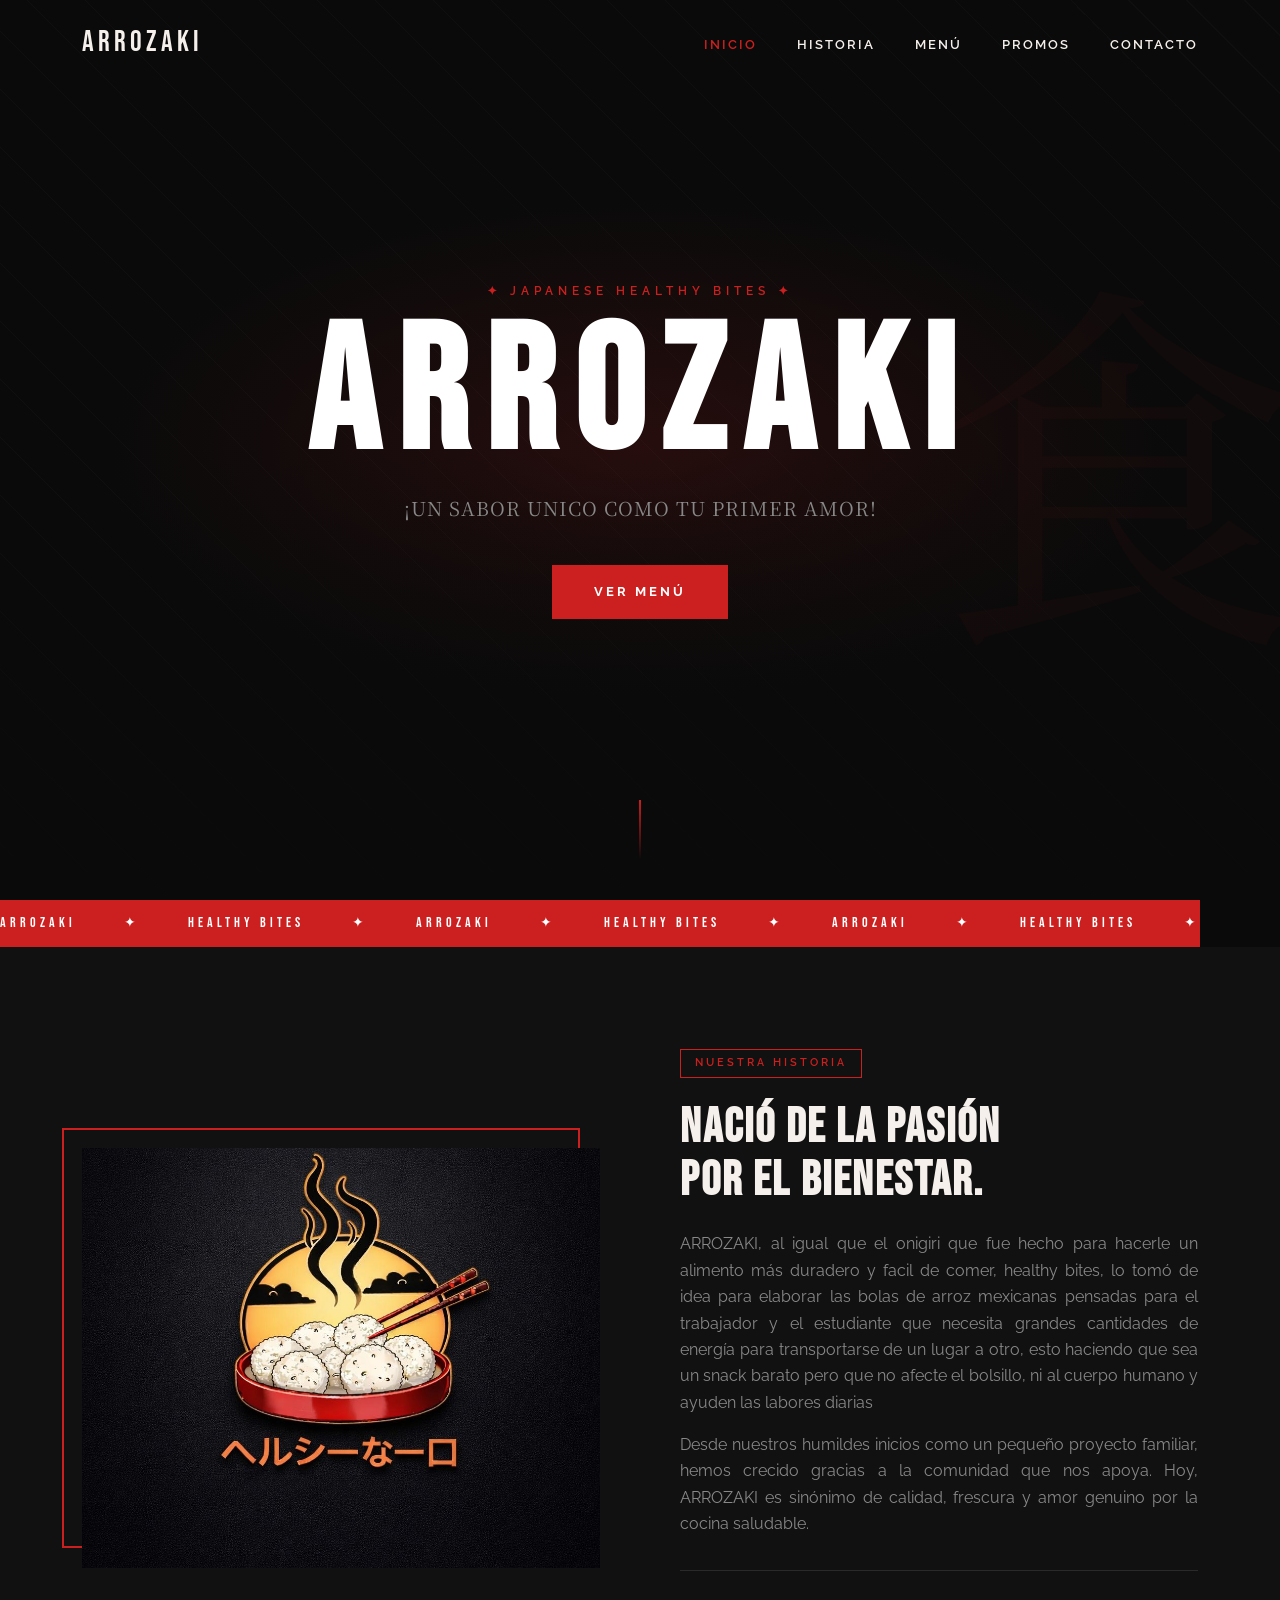
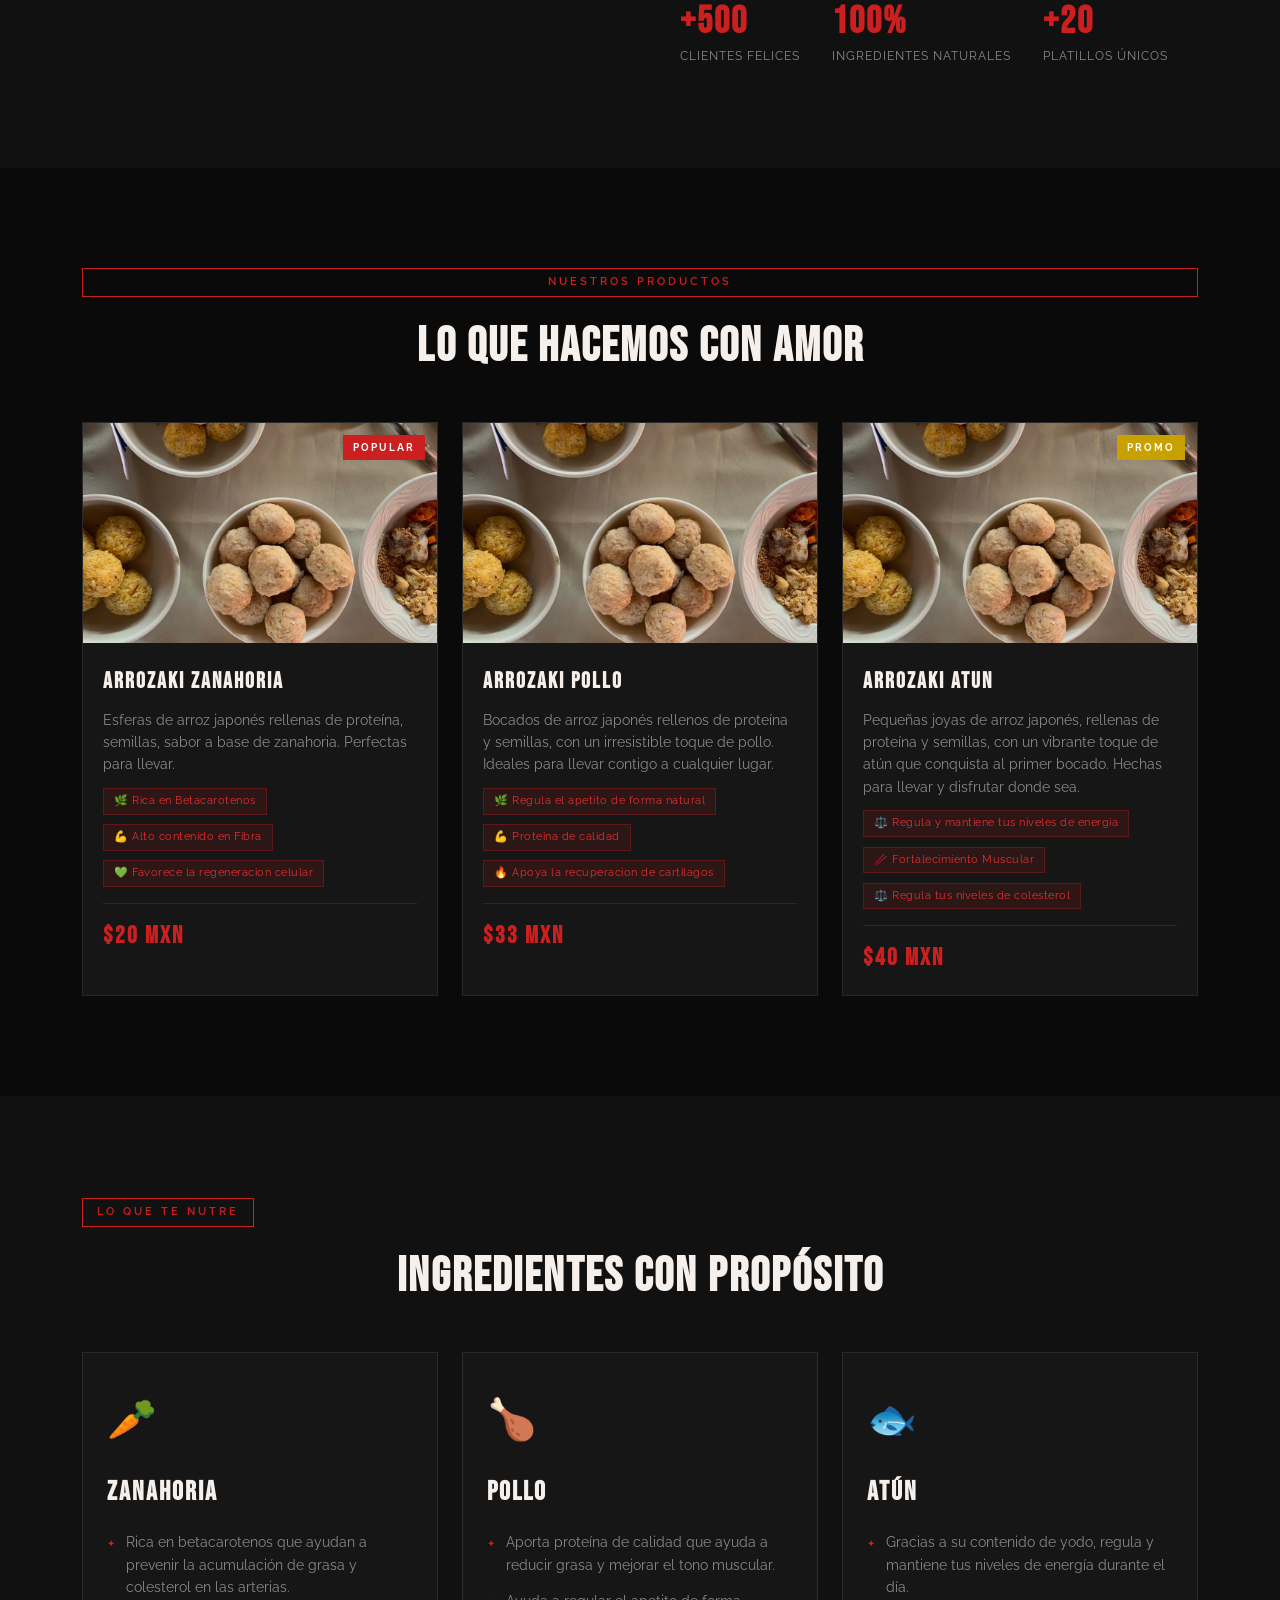
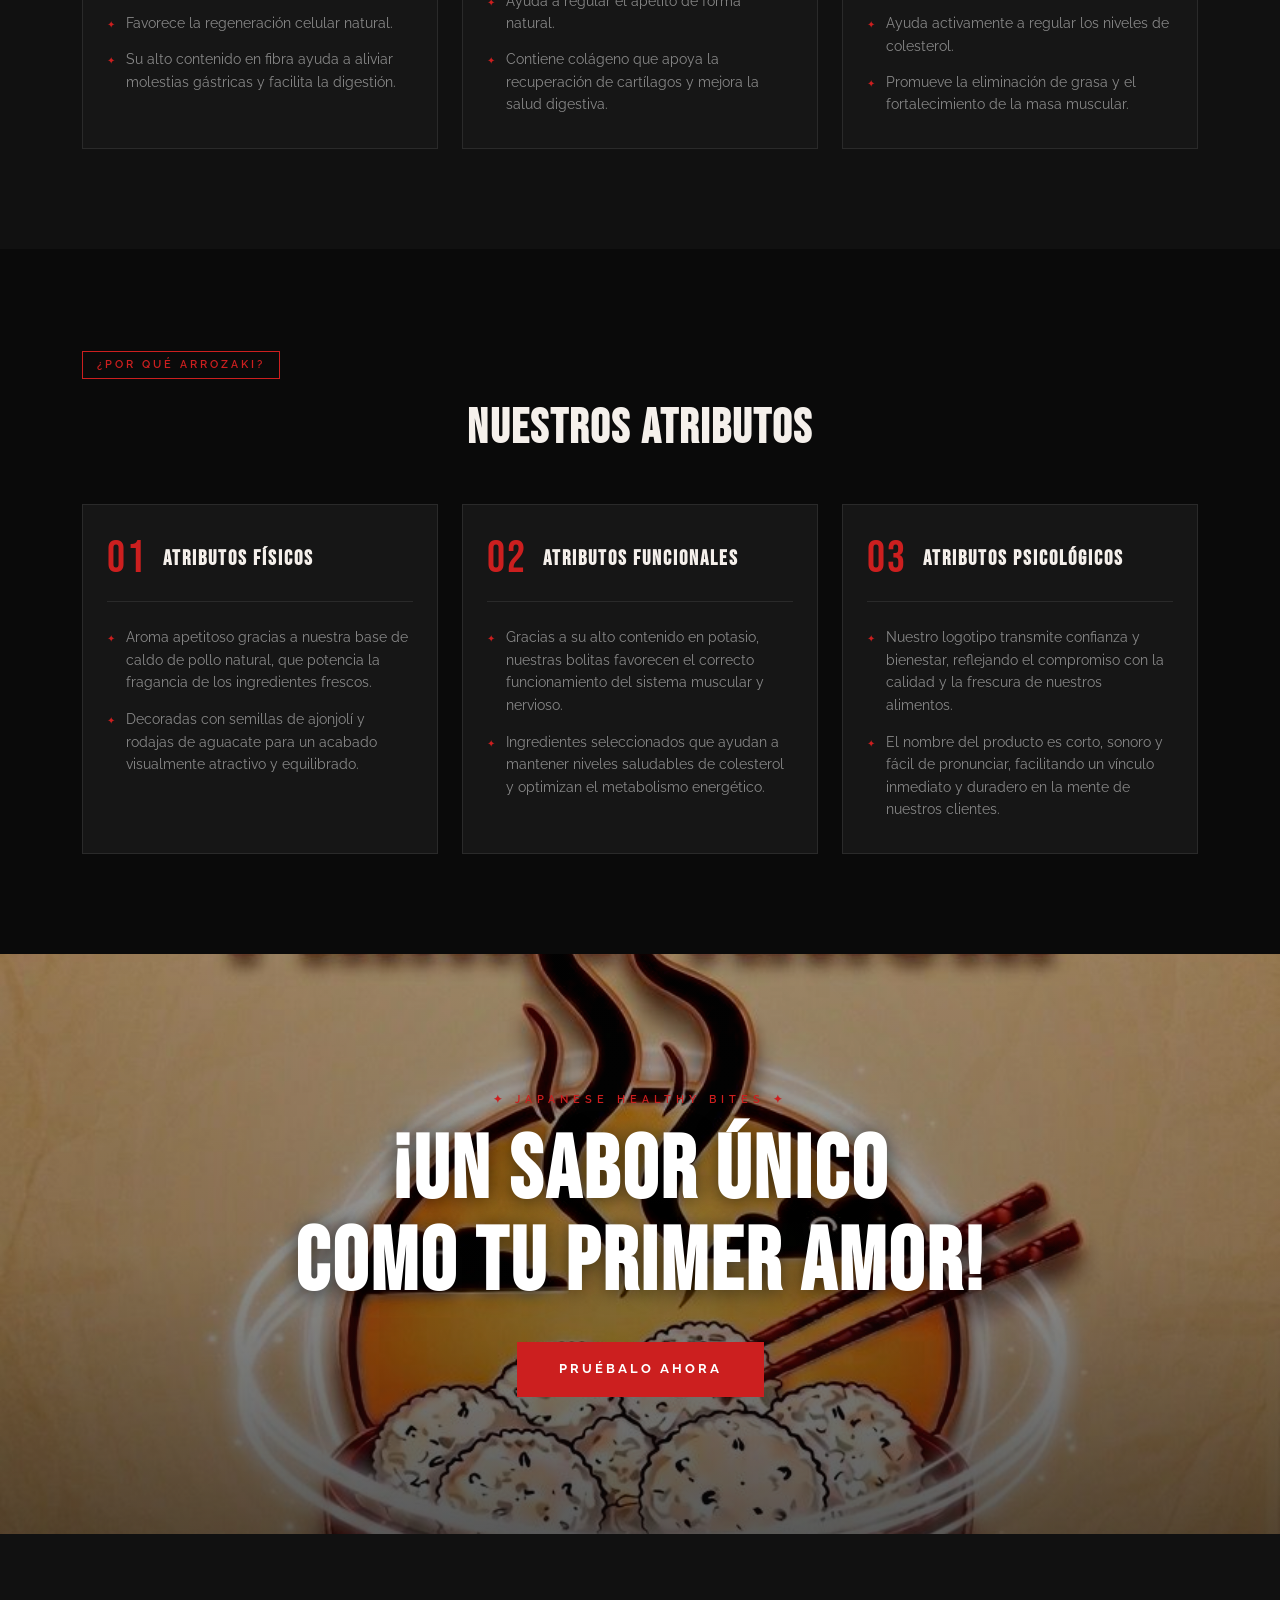
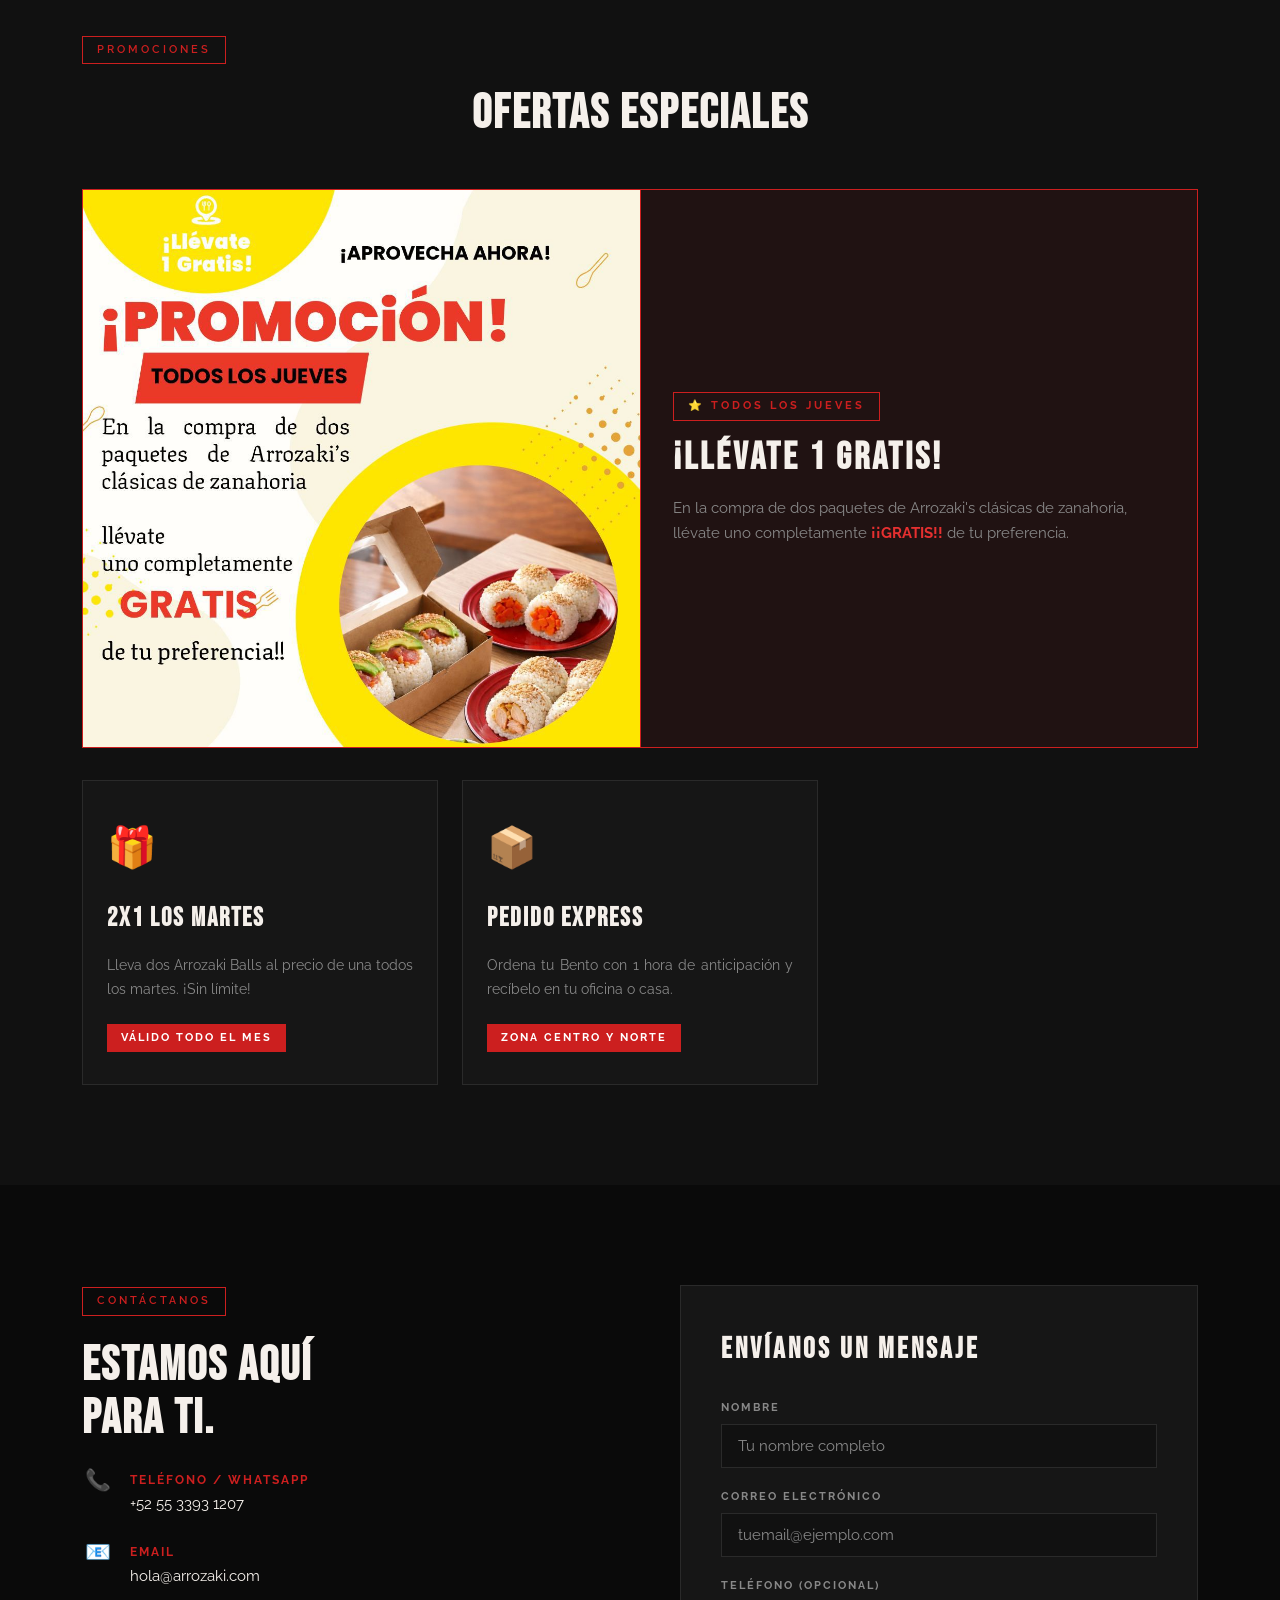
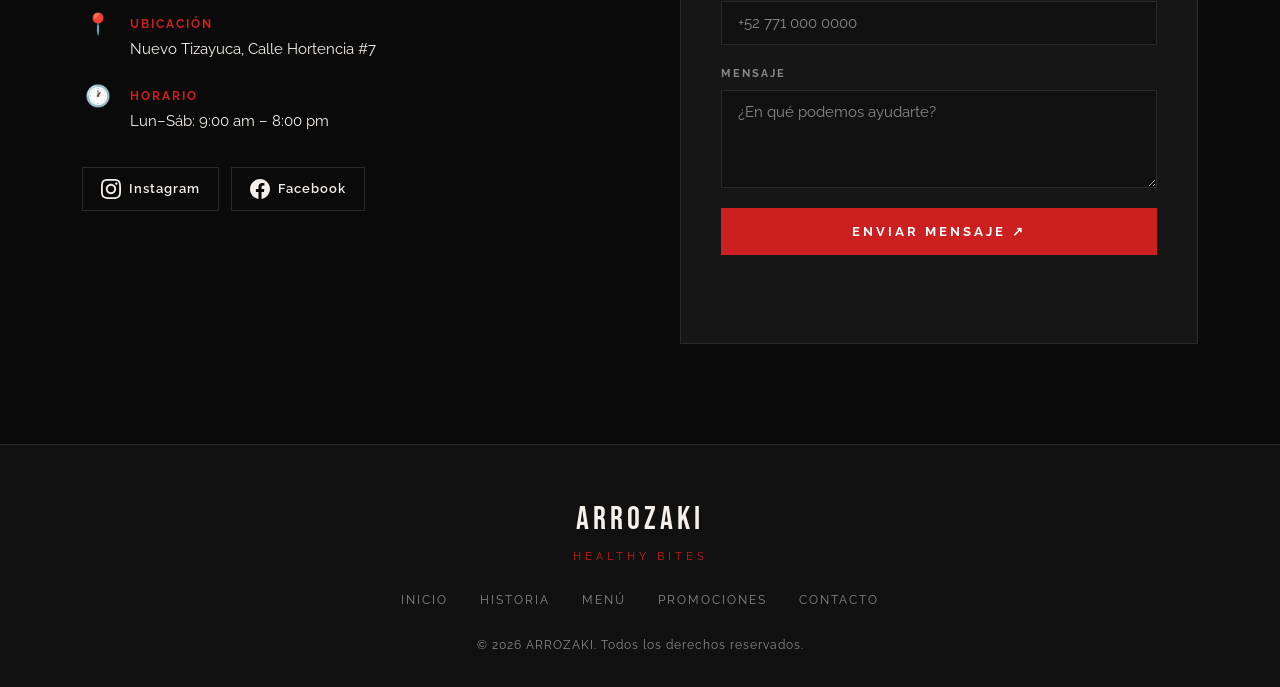
==== index.html @ bf5d33e1 "Add files via upload" ====
<!DOCTYPE html>
<html lang="es">
<head>
  <meta charset="UTF-8" />
  <meta name="viewport" content="width=device-width, initial-scale=1.0"/>
  <title>HEALTHY BITES — Arrozaki</title>
  <link rel="stylesheet" href="styles_1.css" />
  <link href="https://fonts.googleapis.com/css2?family=Noto+Serif+JP:wght@400;700&family=Bebas+Neue&family=Raleway:wght@300;400;600;700&display=swap" rel="stylesheet"/>
</head>
<body>

  <!-- ===== NAVBAR ===== -->
  <nav id="navbar">
    <div class="nav-inner">
      <a href="#inicio" class="logo-text">ARROZAKI</a>
      <ul class="nav-links">
        <li><a href="#inicio">Inicio</a></li>
        <li><a href="#historia">Historia</a></li>
        <li><a href="#menu">Menú</a></li>
        <li><a href="#promociones">Promos</a></li>
        <li><a href="#contacto">Contacto</a></li>
      </ul>
      <button class="burger" id="burger" aria-label="Menú">
        <span></span><span></span><span></span>
      </button>
    </div>
  </nav>

  <!-- ===== HERO ===== -->
  <section id="inicio" class="hero">
    <div class="hero-overlay"></div>
    <div class="hero-content">
      <p class="hero-sub">✦ Japanese Healthy Bites ✦</p>
      <h1 class="hero-title">ARROZAKI</h1>
      <p class="hero-tagline">¡UN SABOR UNICO COMO TU PRIMER AMOR!</p>
      <a href="#menu" class="btn-primary">Ver Menú</a>
    </div>
    <div class="hero-kanji">食</div>
    <div class="scroll-indicator">
      <span></span>
    </div>
  </section>

  <!-- ===== FRANJA DECORATIVA ===== -->
  <div class="band">
    <span>ARROZAKI</span><span>✦</span>
    <span>HEALTHY BITES</span><span>✦</span>
    <span>ARROZAKI</span><span>✦</span>
    <span>HEALTHY BITES</span><span>✦</span>
    <span>ARROZAKI</span><span>✦</span>
    <span>HEALTHY BITES</span><span>✦</span>
  </div>

  <!-- ===== HISTORIA ===== -->
  <section id="historia" class="section historia-section">
    <div class="container two-col">
      <div class="historia-img-wrap">
        <div class="historia-deco-box"></div>
        <!-- Reemplaza la imagen a continuación con tu logo o foto real -->
        <img src="[data-uri]" alt="Logo ARROZAKI" style="width:100%;height:420px;object-fit:cover;position:relative;z-index:1;display:block;" />
      </div>
      <div class="historia-text">
        <span class="section-label">Nuestra Historia</span>
        <h2 class="section-title">
          Nació de la pasión<br/>por el bienestar.
        </h2>
        <p>
          <!-- ✏️ EDITA AQUÍ: Cambia este texto por la historia real de tu empresa -->
          ARROZAKI, al igual que el onigiri que fue hecho para hacerle un alimento más duradero y facil de comer, healthy bites, lo tomó de idea para elaborar las bolas de arroz mexicanas pensadas para el trabajador y el estudiante que necesita grandes cantidades de energía para transportarse de un lugar a otro, esto haciendo que sea un snack barato pero que no afecte el bolsillo, ni al cuerpo humano y ayuden las labores diarias
        </p>
        <p>
          <!-- ✏️ EDITA AQUÍ: Agrega más detalles de tu historia -->
          Desde nuestros humildes inicios como un pequeño proyecto familiar, hemos crecido gracias a la comunidad que nos apoya. Hoy, ARROZAKI es sinónimo de calidad, frescura y amor genuino por la cocina saludable.
        </p>
        <div class="stats-row">
          <div class="stat">
            <!-- ✏️ EDITA AQUÍ: Cambia el número y etiqueta -->
            <strong>+500</strong>
            <span>Clientes felices</span>
          </div>
          <div class="stat">
            <strong>100%</strong>
            <span>Ingredientes naturales</span>
          </div>
          <div class="stat">
            <strong>+20</strong>
            <span>Platillos únicos</span>
          </div>
        </div>
      </div>
    </div>
  </section>

  <!-- ===== MENÚ / PRODUCTOS ===== -->
  <section id="menu" class="section menu-section">
    <div class="container">
      <span class="section-label">Nuestros Productos</span>
      <h2 class="section-title centered">Lo que hacemos con amor</h2>
      <div class="menu-grid">

        <!-- PRODUCTO 1 — EDITA cada tarjeta -->
        <div class="menu-card">
          <div class="card-img-wrap">
            <!-- ✏️ Reemplaza el src con la imagen real del platillo -->
            <img src="[data-uri]" alt="Arrozaki" style="width:100%;height:100%;object-fit:cover;border-radius:inherit;" />
            <div class="card-badge">Popular</div>
          </div>
          <div class="card-body">
            <h3>Arrozaki zanahoria</h3>
            <p>Esferas de arroz japonés rellenas de proteína, semillas, sabor a base de zanahoria. Perfectas para llevar.</p>
            <div class="card-benefits">
              <span>🌿 Rica en Betacarotenos</span>
              <span>💪 Alto contenido en Fibra</span>
              <span>💚  Favorece la regeneracion celular</span>
            </div>
            <div class="card-footer">
              <strong class="price">$20 MXN</strong>
              <!-- ✏️ EDITA precio -->
            </div>
          </div>
        </div>

        <!-- PRODUCTO 2 -->
        <div class="menu-card">
          <div class="card-img-wrap">
            <img src="[data-uri]" alt="Arrozaki" style="width:100%;height:100%;object-fit:cover;border-radius:inherit;" />
          </div>
          <div class="card-body">
            <h3>Arrozaki Pollo</h3>
            <p>Bocados de arroz japonés rellenos de proteína y semillas, con un irresistible toque de pollo. Ideales para llevar contigo a cualquier lugar.</p>
            <div class="card-benefits">
              <span>🌿 Regula el apetito de forma natural</span>
              <span>💪  Proteina de calidad</span>
              <span>🔥 Apoya la recuperacion de cartilagos</span>
            </div>
            <div class="card-footer">
              <strong class="price">$33 MXN</strong>
            </div>
          </div>
        </div>

        <!-- PRODUCTO 3 -->
        <div class="menu-card">
          <div class="card-img-wrap">
            <img src="[data-uri]" alt="Arrozaki" style="width:100%;height:100%;object-fit:cover;border-radius:inherit;" />
            <div class="card-badge promo-badge">Promo</div>
          </div>
          <div class="card-body">
            <h3>Arrozaki Atun</h3>
            <p>Pequeñas joyas de arroz japonés, rellenas de proteína y semillas, con un vibrante toque de atún que conquista al primer bocado. Hechas para llevar y disfrutar donde sea.</p>
            <div class="card-benefits">
              <span>⚖️ Regula y mantiene tus niveles de energia</span>
              <span>🥢 Fortalecimiento Muscular</span>
              <span>⚖️ Regula tus niveles de colesterol</span>
            </div>
            <div class="card-footer">
              <strong class="price">$40 MXN</strong>
            </div>
          </div>
        </div>

      </div>
    </div>
  </section>

  <!-- ===== BENEFICIOS DE INGREDIENTES ===== -->
  <section class="section ingredientes-section">
    <div class="container">
      <span class="section-label">Lo que te nutre</span>
      <h2 class="section-title centered">Ingredientes con propósito</h2>
      <div class="ingredientes-grid">

        <!-- ZANAHORIA -->
        <div class="ingrediente-card">
          <div class="ingrediente-icon">🥕</div>
          <h3>Zanahoria</h3>
          <ul class="ingrediente-lista">
            <li>Rica en betacarotenos que ayudan a prevenir la acumulación de grasa y colesterol en las arterias.</li>
            <li>Favorece la regeneración celular natural.</li>
            <li>Su alto contenido en fibra ayuda a aliviar molestias gástricas y facilita la digestión.</li>
          </ul>
        </div>

        <!-- POLLO -->
        <div class="ingrediente-card">
          <div class="ingrediente-icon">🍗</div>
          <h3>Pollo</h3>
          <ul class="ingrediente-lista">
            <li>Aporta proteína de calidad que ayuda a reducir grasa y mejorar el tono muscular.</li>
            <li>Ayuda a regular el apetito de forma natural.</li>
            <li>Contiene colágeno que apoya la recuperación de cartílagos y mejora la salud digestiva.</li>
          </ul>
        </div>

        <!-- ATÚN -->
        <div class="ingrediente-card">
          <div class="ingrediente-icon">🐟</div>
          <h3>Atún</h3>
          <ul class="ingrediente-lista">
            <li>Gracias a su contenido de yodo, regula y mantiene tus niveles de energía durante el día.</li>
            <li>Ayuda activamente a regular los niveles de colesterol.</li>
            <li>Promueve la eliminación de grasa y el fortalecimiento de la masa muscular.</li>
          </ul>
        </div>

      </div>
    </div>
  </section>

  <!-- ===== ATRIBUTOS ===== -->
  <section class="section atributos-section">
    <div class="container">
      <span class="section-label">¿Por qué Arrozaki?</span>
      <h2 class="section-title centered">Nuestros atributos</h2>
      <div class="atributos-grid">

        <!-- ATRIBUTOS FÍSICOS -->
        <div class="atributo-card">
          <div class="atributo-header">
            <span class="atributo-num">01</span>
            <h3>Atributos Físicos</h3>
          </div>
          <ul class="atributo-lista">
            <li>Aroma apetitoso gracias a nuestra base de caldo de pollo natural, que potencia la fragancia de los ingredientes frescos.</li>
            <li>Decoradas con semillas de ajonjolí y rodajas de aguacate para un acabado visualmente atractivo y equilibrado.</li>
          </ul>
        </div>

        <!-- ATRIBUTOS FUNCIONALES -->
        <div class="atributo-card">
          <div class="atributo-header">
            <span class="atributo-num">02</span>
            <h3>Atributos Funcionales</h3>
          </div>
          <ul class="atributo-lista">
            <li>Gracias a su alto contenido en potasio, nuestras bolitas favorecen el correcto funcionamiento del sistema muscular y nervioso.</li>
            <li>Ingredientes seleccionados que ayudan a mantener niveles saludables de colesterol y optimizan el metabolismo energético.</li>
          </ul>
        </div>

        <!-- ATRIBUTOS PSICOLÓGICOS -->
        <div class="atributo-card">
          <div class="atributo-header">
            <span class="atributo-num">03</span>
            <h3>Atributos Psicológicos</h3>
          </div>
          <ul class="atributo-lista">
            <li>Nuestro logotipo transmite confianza y bienestar, reflejando el compromiso con la calidad y la frescura de nuestros alimentos.</li>
            <li>El nombre del producto es corto, sonoro y fácil de pronunciar, facilitando un vínculo inmediato y duradero en la mente de nuestros clientes.</li>
          </ul>
        </div>

      </div>
    </div>
  </section>

  <!-- ===== ESLOGAN VISUAL ===== -->
  <section class="eslogan-section">
    <div class="eslogan-inner">
      <img src="[data-uri]" alt="Un sabor único como tu primer amor" class="eslogan-img" />
      <div class="eslogan-overlay">
        <p class="eslogan-sub">✦ Japanese Healthy Bites ✦</p>
        <h2 class="eslogan-title">¡UN SABOR ÚNICO<br/>COMO TU PRIMER AMOR!</h2>
        <a href="#menu" class="btn-primary">Pruébalo ahora</a>
      </div>
    </div>
  </section>

  <!-- ===== PROMOCIONES ===== -->
  <section id="promociones" class="section promo-section">
    <div class="container">
      <span class="section-label">Promociones</span>
      <h2 class="section-title centered">Ofertas especiales</h2>

      <!-- IMAGEN PROMO JUEVES -->
      <div class="promo-jueves-wrap">
        <img src="[data-uri]" alt="Promoción Todos los Jueves" class="promo-jueves-img" />
        <div class="promo-jueves-info">
          <span class="promo-jueves-badge">⭐ Todos los Jueves</span>
          <h3>¡Llévate 1 GRATIS!</h3>
          <p>En la compra de dos paquetes de Arrozaki's clásicas de zanahoria, llévate uno completamente <strong>¡¡GRATIS!!</strong> de tu preferencia.</p>
        </div>
      </div>

      <div class="promo-grid">

        <!-- PROMO 1 -->
        <div class="promo-card">
          <div class="promo-icon">🎁</div>
          <h3>2x1 los Martes</h3>
          <p>Lleva dos Arrozaki Balls al precio de una todos los martes. ¡Sin límite!</p>
          <span class="promo-tag">Válido todo el mes</span>
        </div>

        <!-- PROMO 3 -->
        <div class="promo-card">
          <div class="promo-icon">📦</div>
          <h3>Pedido Express</h3>
          <p>Ordena tu Bento con 1 hora de anticipación y recíbelo en tu oficina o casa.</p>
          <span class="promo-tag">Zona centro y norte</span>
        </div>

      </div>
    </div>
  </section>

  <!-- ===== CONTACTO + REDES ===== -->
  <section id="contacto" class="section contacto-section">
    <div class="container two-col-contact">

      <div class="contacto-info">
        <span class="section-label">Contáctanos</span>
        <h2 class="section-title">Estamos aquí<br/>para ti.</h2>

        <div class="contact-item">
          <!-- ✏️ EDITA: número, correo, dirección -->
          <span class="contact-icon">📞</span>
          <div>
            <strong>Teléfono / WhatsApp</strong>
            <p>+52 55 3393 1207</p>
          </div>
        </div>
        <div class="contact-item">
          <span class="contact-icon">📧</span>
          <div>
            <strong>Email</strong>
            <p>hola@arrozaki.com</p>
          </div>
        </div>
        <div class="contact-item">
          <span class="contact-icon">📍</span>
          <div>
            <strong>Ubicación</strong>
            <p>Nuevo Tizayuca, Calle Hortencia #7</p>
          </div>
        </div>
        <div class="contact-item">
          <span class="contact-icon">🕐</span>
          <div>
            <strong>Horario</strong>
            <p>Lun–Sáb: 9:00 am – 8:00 pm</p>
          </div>
        </div>

        <!-- REDES SOCIALES — ✏️ EDITA los href con tus links reales -->
        <div class="social-row">
          <a href="https://www.instagram.com/_arrozaki?igsh=MXIzYWowcnlraDlkZw%3D%3D&utm_source=qr" class="social-btn" target="_blank" rel="noopener">
            <svg viewBox="0 0 24 24" width="20" height="20" fill="currentColor"><path d="M12 2.163c3.204 0 3.584.012 4.85.07 3.252.148 4.771 1.691 4.919 4.919.058 1.265.069 1.645.069 4.849 0 3.205-.012 3.584-.069 4.849-.149 3.225-1.664 4.771-4.919 4.919-1.266.058-1.644.07-4.85.07-3.204 0-3.584-.012-4.849-.07-3.26-.149-4.771-1.699-4.919-4.92-.058-1.265-.07-1.644-.07-4.849 0-3.204.013-3.583.07-4.849.149-3.227 1.664-4.771 4.919-4.919 1.266-.057 1.645-.069 4.849-.069zm0-2.163c-3.259 0-3.667.014-4.947.072-4.358.2-6.78 2.618-6.98 6.98-.059 1.281-.073 1.689-.073 4.948 0 3.259.014 3.668.072 4.948.2 4.358 2.618 6.78 6.98 6.98 1.281.058 1.689.072 4.948.072 3.259 0 3.668-.014 4.948-.072 4.354-.2 6.782-2.618 6.979-6.98.059-1.28.073-1.689.073-4.948 0-3.259-.014-3.667-.072-4.947-.196-4.354-2.617-6.78-6.979-6.98-1.281-.059-1.69-.073-4.949-.073zm0 5.838c-3.403 0-6.162 2.759-6.162 6.162s2.759 6.163 6.162 6.163 6.162-2.759 6.162-6.163c0-3.403-2.759-6.162-6.162-6.162zm0 10.162c-2.209 0-4-1.79-4-4 0-2.209 1.791-4 4-4s4 1.791 4 4c0 2.21-1.791 4-4 4zm6.406-11.845c-.796 0-1.441.645-1.441 1.44s.645 1.44 1.441 1.44c.795 0 1.439-.645 1.439-1.44s-.644-1.44-1.439-1.44z"/></svg>
            Instagram
          </a>
          <a href="https://www.facebook.com/share/1CRMq16DFb/" class="social-btn" target="_blank" rel="noopener">
            <svg viewBox="0 0 24 24" width="20" height="20" fill="currentColor"><path d="M24 12.073c0-6.627-5.373-12-12-12s-12 5.373-12 12c0 5.99 4.388 10.954 10.125 11.854v-8.385H7.078v-3.47h3.047V9.43c0-3.007 1.792-4.669 4.533-4.669 1.312 0 2.686.235 2.686.235v2.953H15.83c-1.491 0-1.956.925-1.956 1.874v2.25h3.328l-.532 3.47h-2.796v8.385C19.612 23.027 24 18.062 24 12.073z"/></svg>
            Facebook
          </a>
        </div>
      </div>

      <!-- FORMULARIO DE CONTACTO -->
      <div class="contacto-form-wrap">
        <h3>Envíanos un mensaje</h3>
        <form class="contact-form" id="contactForm">
          <!-- ✏️ EDITA: El formulario puedes conectarlo a tu servicio preferido -->
          <div class="form-group">
            <label for="nombre">Nombre</label>
            <input type="text" id="nombre" placeholder="Tu nombre completo" required />
          </div>
          <div class="form-group">
            <label for="email">Correo electrónico</label>
            <input type="email" id="email" placeholder="tuemail@ejemplo.com" required />
          </div>
          <div class="form-group">
            <label for="tel">Teléfono (opcional)</label>
            <input type="tel" id="tel" placeholder="+52 771 000 0000" />
          </div>
          <div class="form-group">
            <label for="mensaje">Mensaje</label>
            <textarea id="mensaje" rows="4" placeholder="¿En qué podemos ayudarte?" required></textarea>
          </div>
          <button type="submit" class="btn-primary full-width">Enviar mensaje ↗</button>
          <p class="form-status" id="formStatus"></p>
        </form>
      </div>

    </div>
  </section>

  <!-- ===== FOOTER ===== -->
  <footer class="footer">
    <div class="footer-inner">
      <div class="footer-brand">
        <span class="logo-text">ARROZAKI</span>
        <p>Healthy Bites</p>
      </div>
      <div class="footer-links">
        <a href="#inicio">Inicio</a>
        <a href="#historia">Historia</a>
        <a href="#menu">Menú</a>
        <a href="#promociones">Promociones</a>
        <a href="#contacto">Contacto</a>
      </div>
      <p class="footer-copy">© 2025 ARROZAKI. Todos los derechos reservados.</p>
    </div>
  </footer>

  <script src="main.js"></script>
</body>
</html>
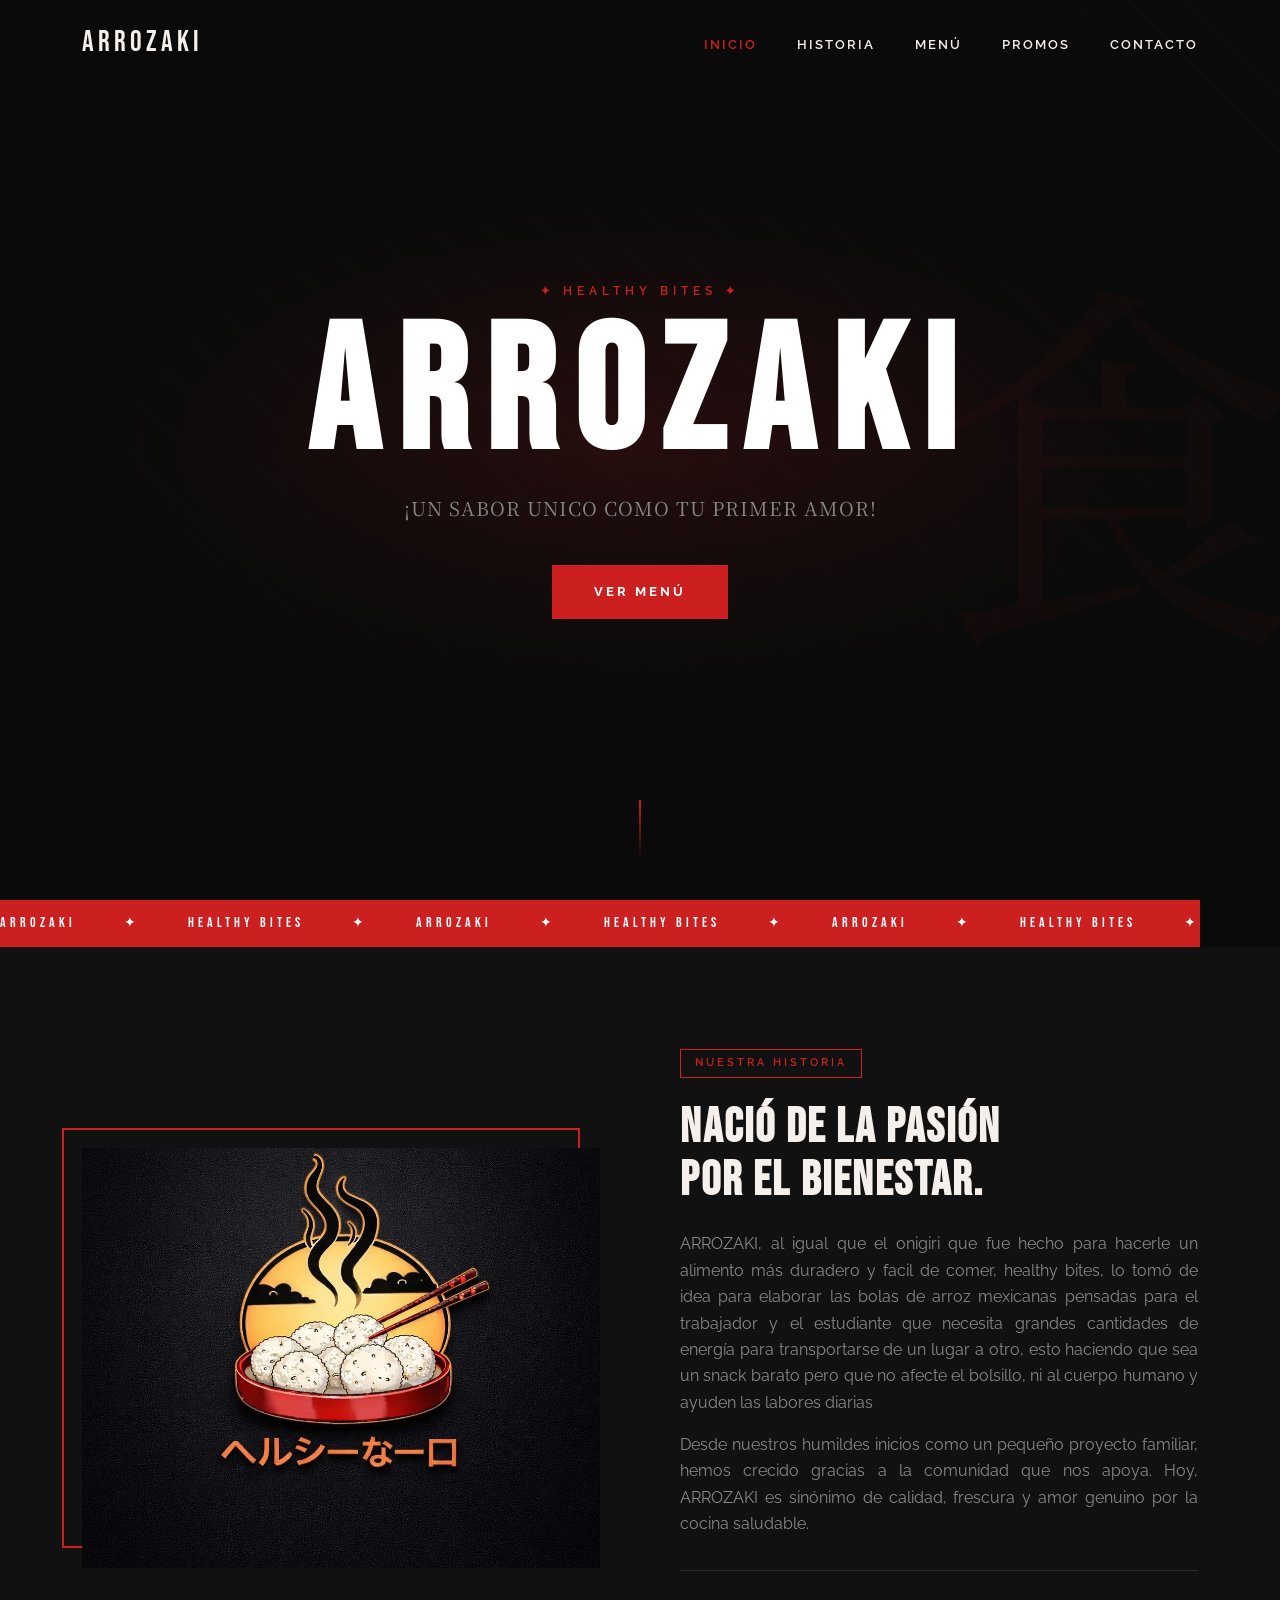
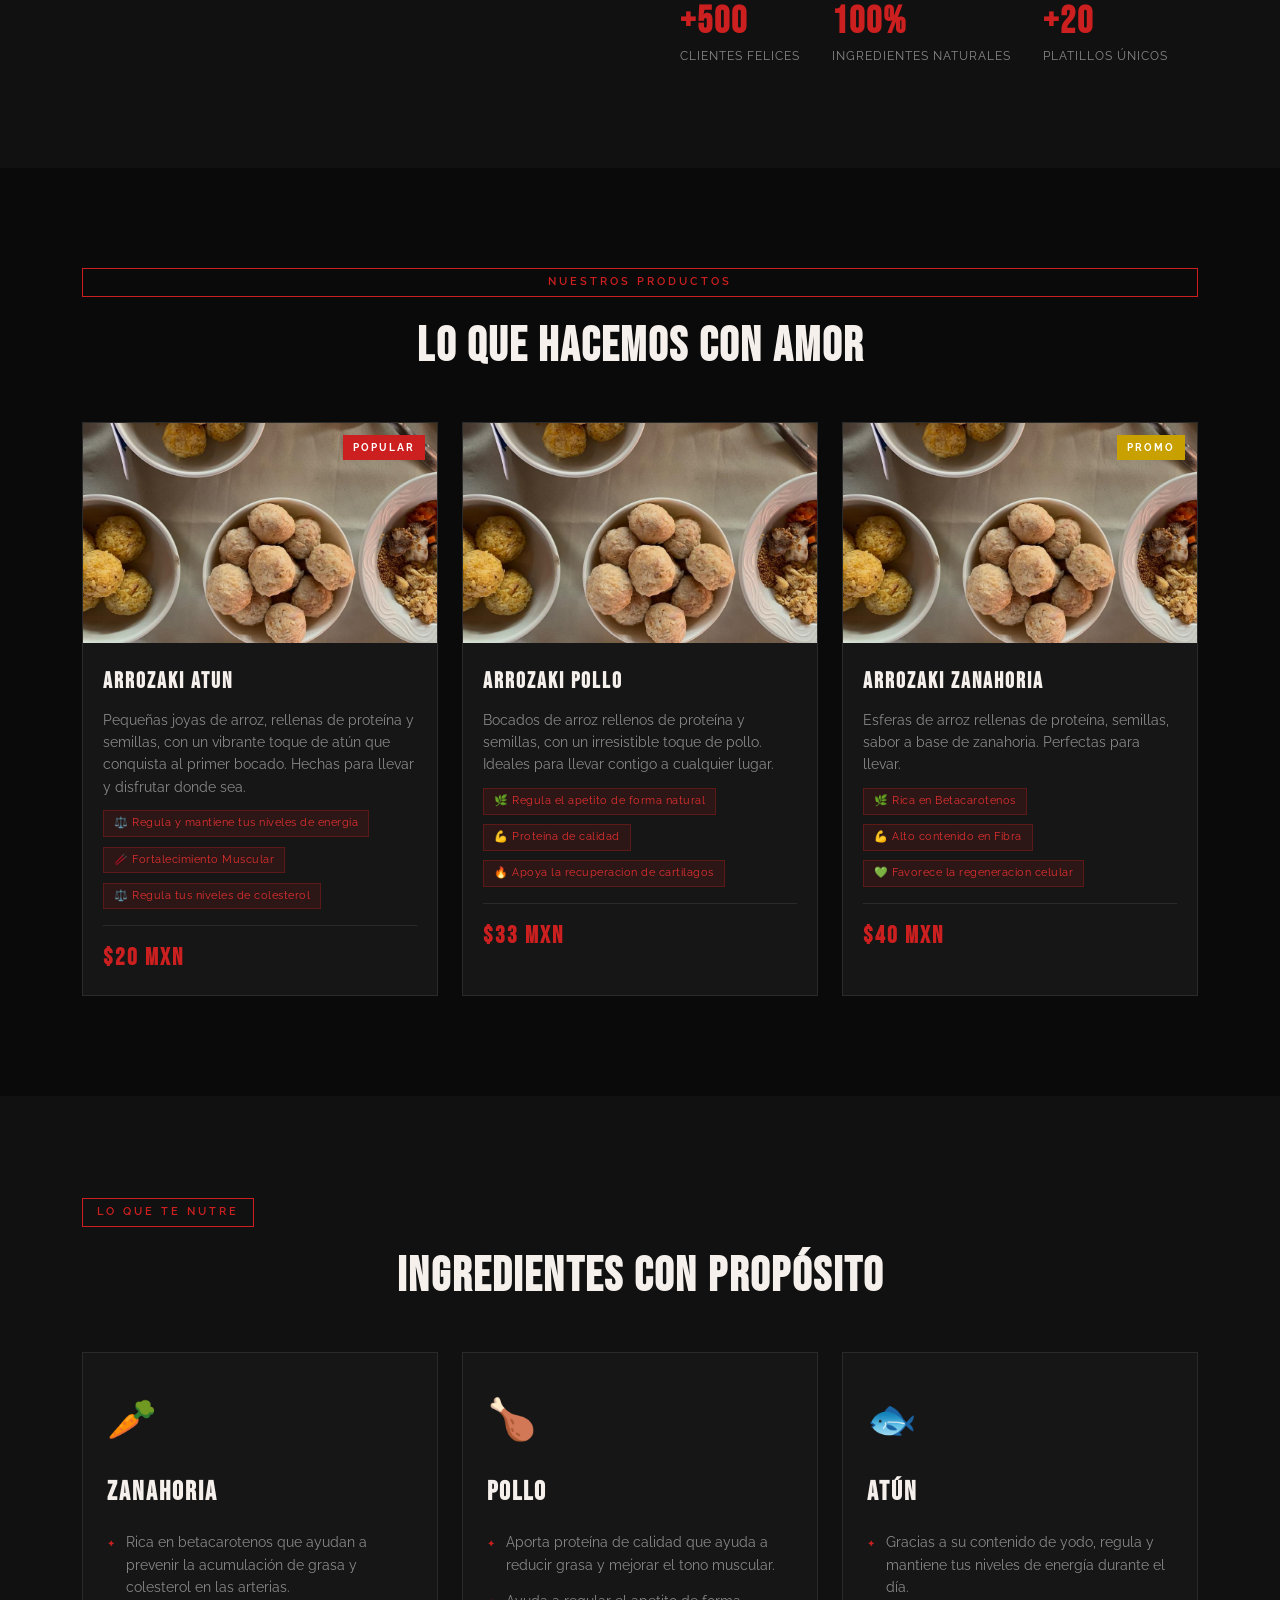
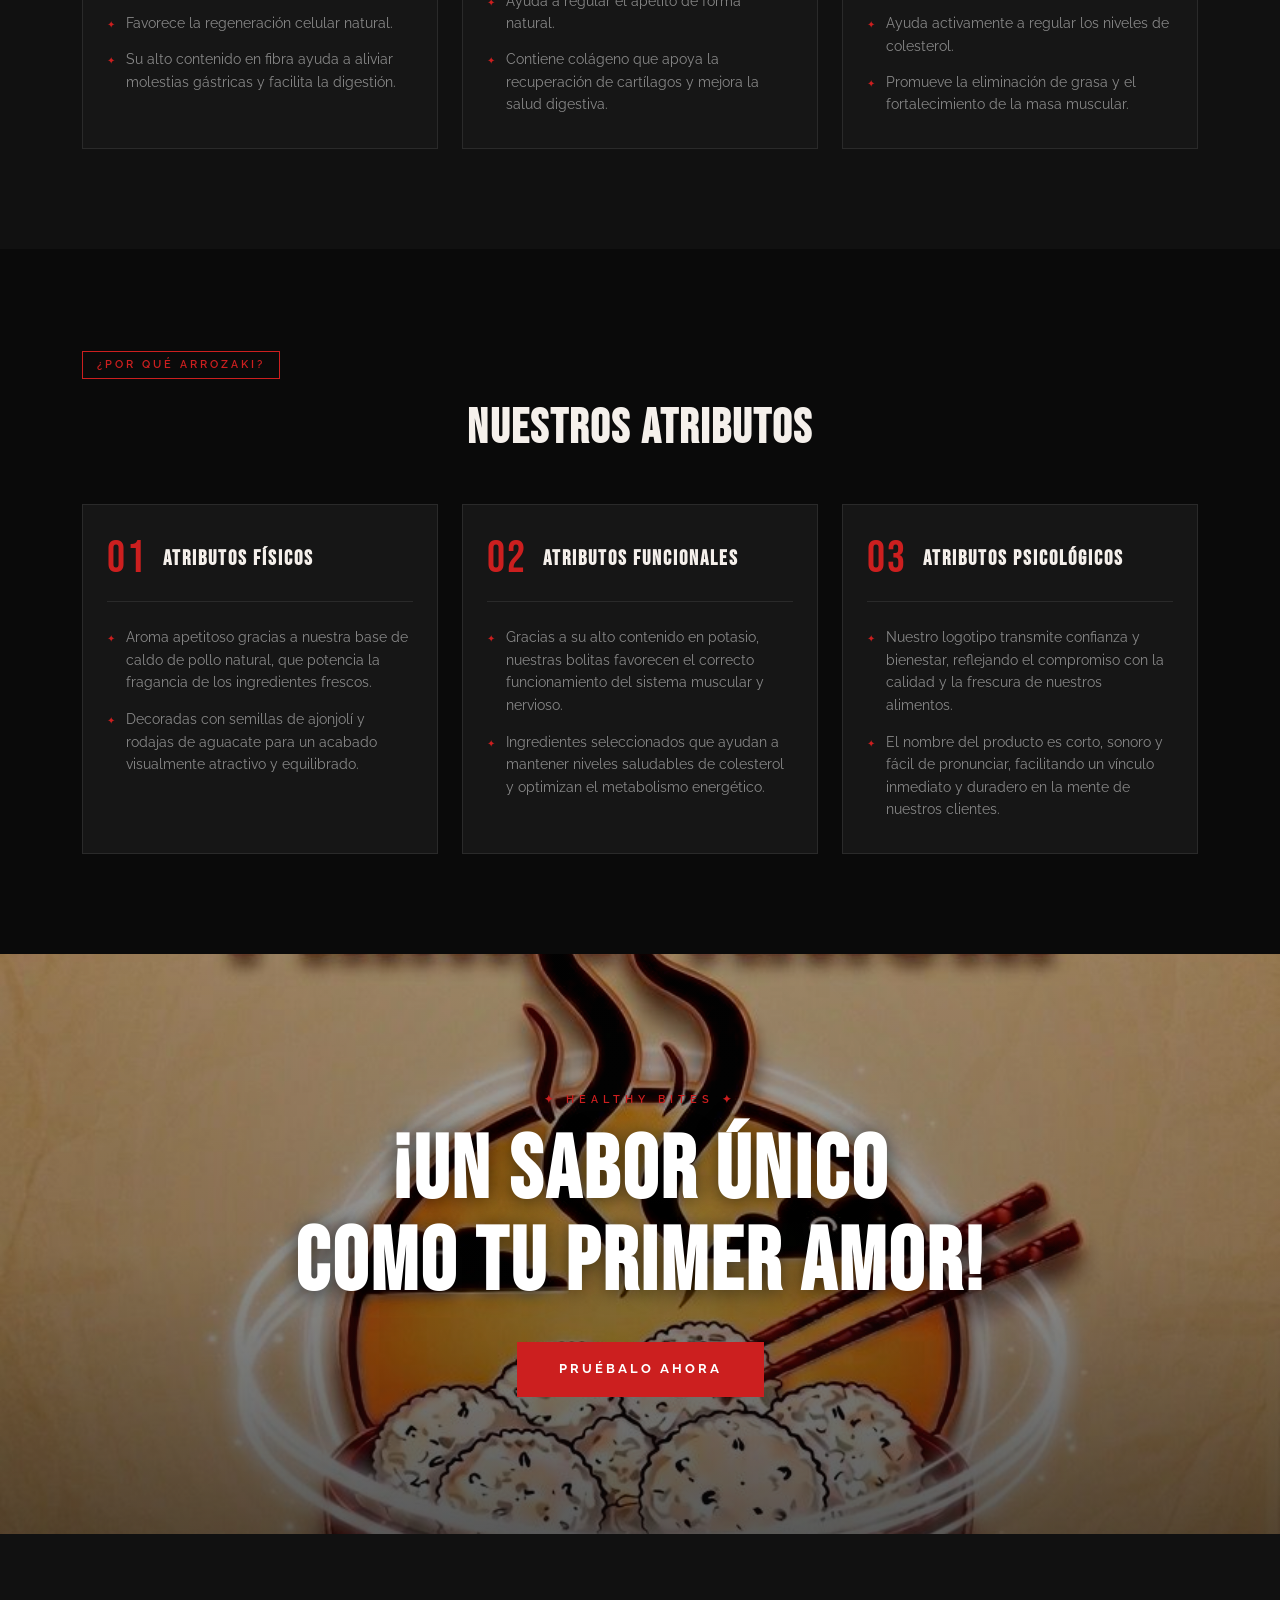
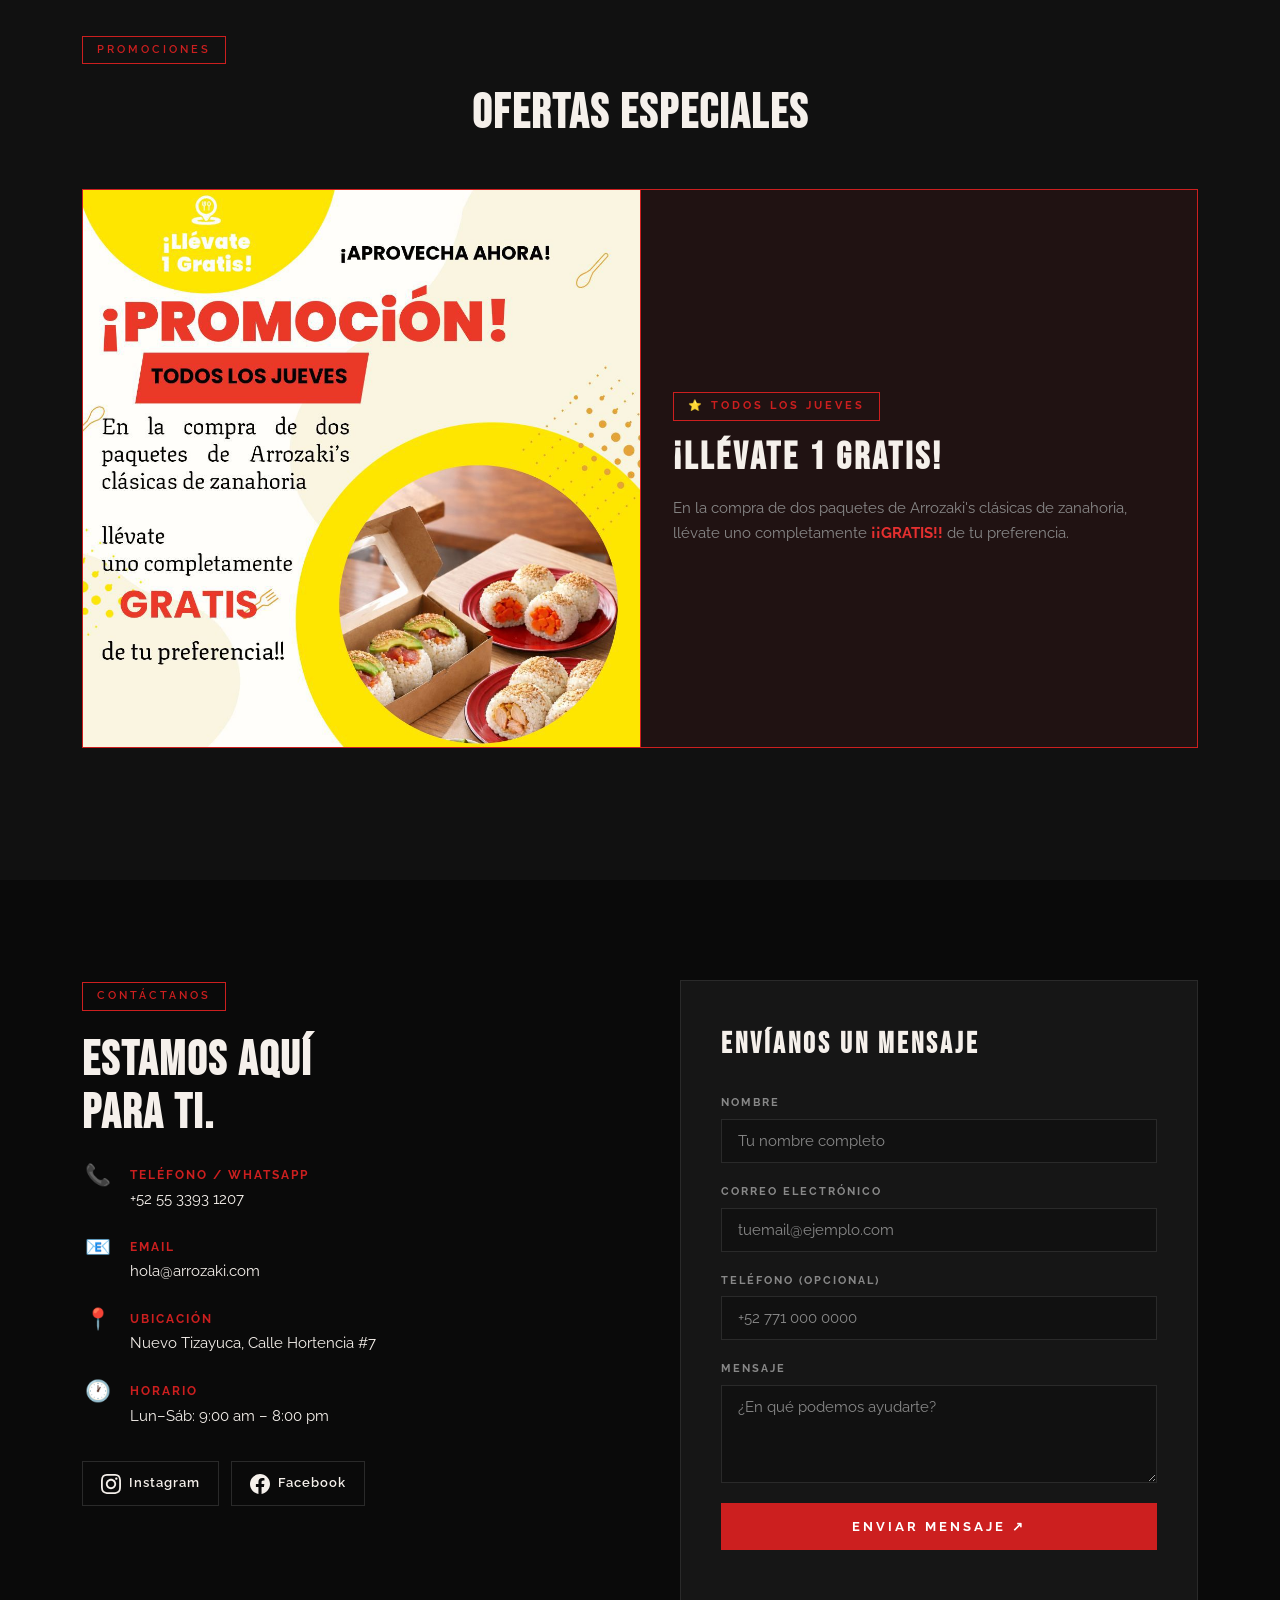
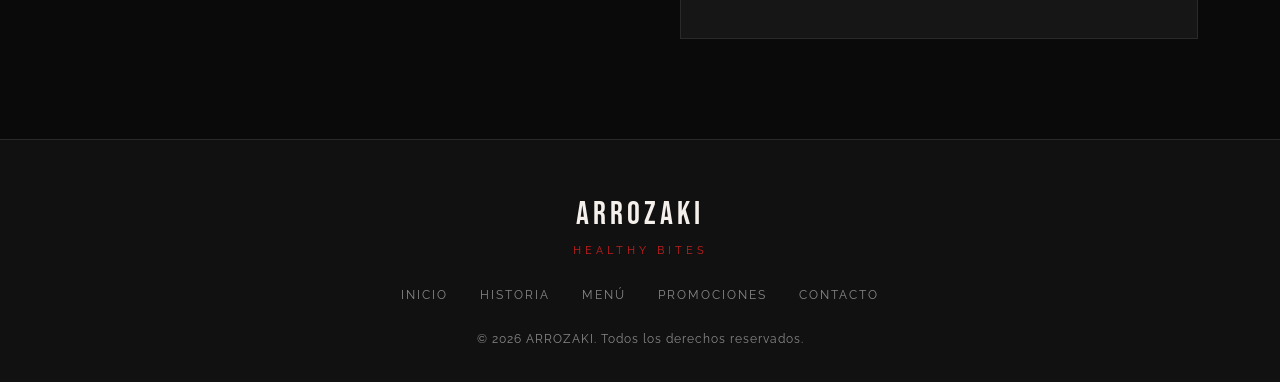
==== commit 445d2b05: "Add files via upload" ====
--- a/index.html
+++ b/index.html
@@ -4,7 +4,7 @@
   <meta charset="UTF-8" />
   <meta name="viewport" content="width=device-width, initial-scale=1.0"/>
   <title>HEALTHY BITES — Arrozaki</title>
-  <link rel="stylesheet" href="styles_1.css" />
+  <link rel="stylesheet" href="styles.css" />
   <link href="https://fonts.googleapis.com/css2?family=Noto+Serif+JP:wght@400;700&family=Bebas+Neue&family=Raleway:wght@300;400;600;700&display=swap" rel="stylesheet"/>
 </head>
 <body>
@@ -30,7 +30,7 @@
   <section id="inicio" class="hero">
     <div class="hero-overlay"></div>
     <div class="hero-content">
-      <p class="hero-sub">✦ Japanese Healthy Bites ✦</p>
+      <p class="hero-sub">✦ Healthy Bites ✦</p>
       <h1 class="hero-title">ARROZAKI</h1>
       <p class="hero-tagline">¡UN SABOR UNICO COMO TU PRIMER AMOR!</p>
       <a href="#menu" class="btn-primary">Ver Menú</a>
@@ -106,12 +106,12 @@
             <div class="card-badge">Popular</div>
           </div>
           <div class="card-body">
-            <h3>Arrozaki zanahoria</h3>
-            <p>Esferas de arroz japonés rellenas de proteína, semillas, sabor a base de zanahoria. Perfectas para llevar.</p>
+            <h3>Arrozaki Atun</h3>
+            <p>Pequeñas joyas de arroz, rellenas de proteína y semillas, con un vibrante toque de atún que conquista al primer bocado. Hechas para llevar y disfrutar donde sea.</p>
             <div class="card-benefits">
-              <span>🌿 Rica en Betacarotenos</span>
-              <span>💪 Alto contenido en Fibra</span>
-              <span>💚  Favorece la regeneracion celular</span>
+              <span>⚖️ Regula y mantiene tus niveles de energia</span>
+              <span>🥢 Fortalecimiento Muscular</span>
+              <span>⚖️ Regula tus niveles de colesterol</span>
             </div>
             <div class="card-footer">
               <strong class="price">$20 MXN</strong>
@@ -127,7 +127,7 @@
           </div>
           <div class="card-body">
             <h3>Arrozaki Pollo</h3>
-            <p>Bocados de arroz japonés rellenos de proteína y semillas, con un irresistible toque de pollo. Ideales para llevar contigo a cualquier lugar.</p>
+            <p>Bocados de arroz rellenos de proteína y semillas, con un irresistible toque de pollo. Ideales para llevar contigo a cualquier lugar.</p>
             <div class="card-benefits">
               <span>🌿 Regula el apetito de forma natural</span>
               <span>💪  Proteina de calidad</span>
@@ -146,12 +146,12 @@
             <div class="card-badge promo-badge">Promo</div>
           </div>
           <div class="card-body">
-            <h3>Arrozaki Atun</h3>
-            <p>Pequeñas joyas de arroz japonés, rellenas de proteína y semillas, con un vibrante toque de atún que conquista al primer bocado. Hechas para llevar y disfrutar donde sea.</p>
+            <h3>Arrozaki Zanahoria</h3>
+            <p>Esferas de arroz rellenas de proteína, semillas, sabor a base de zanahoria. Perfectas para llevar.</p>
             <div class="card-benefits">
-              <span>⚖️ Regula y mantiene tus niveles de energia</span>
-              <span>🥢 Fortalecimiento Muscular</span>
-              <span>⚖️ Regula tus niveles de colesterol</span>
+              <span>🌿 Rica en Betacarotenos</span>
+              <span>💪 Alto contenido en Fibra </span>
+              <span>💚  Favorece la regeneracion celular </span>
             </div>
             <div class="card-footer">
               <strong class="price">$40 MXN</strong>
@@ -259,7 +259,7 @@
     <div class="eslogan-inner">
       <img src="[data-uri]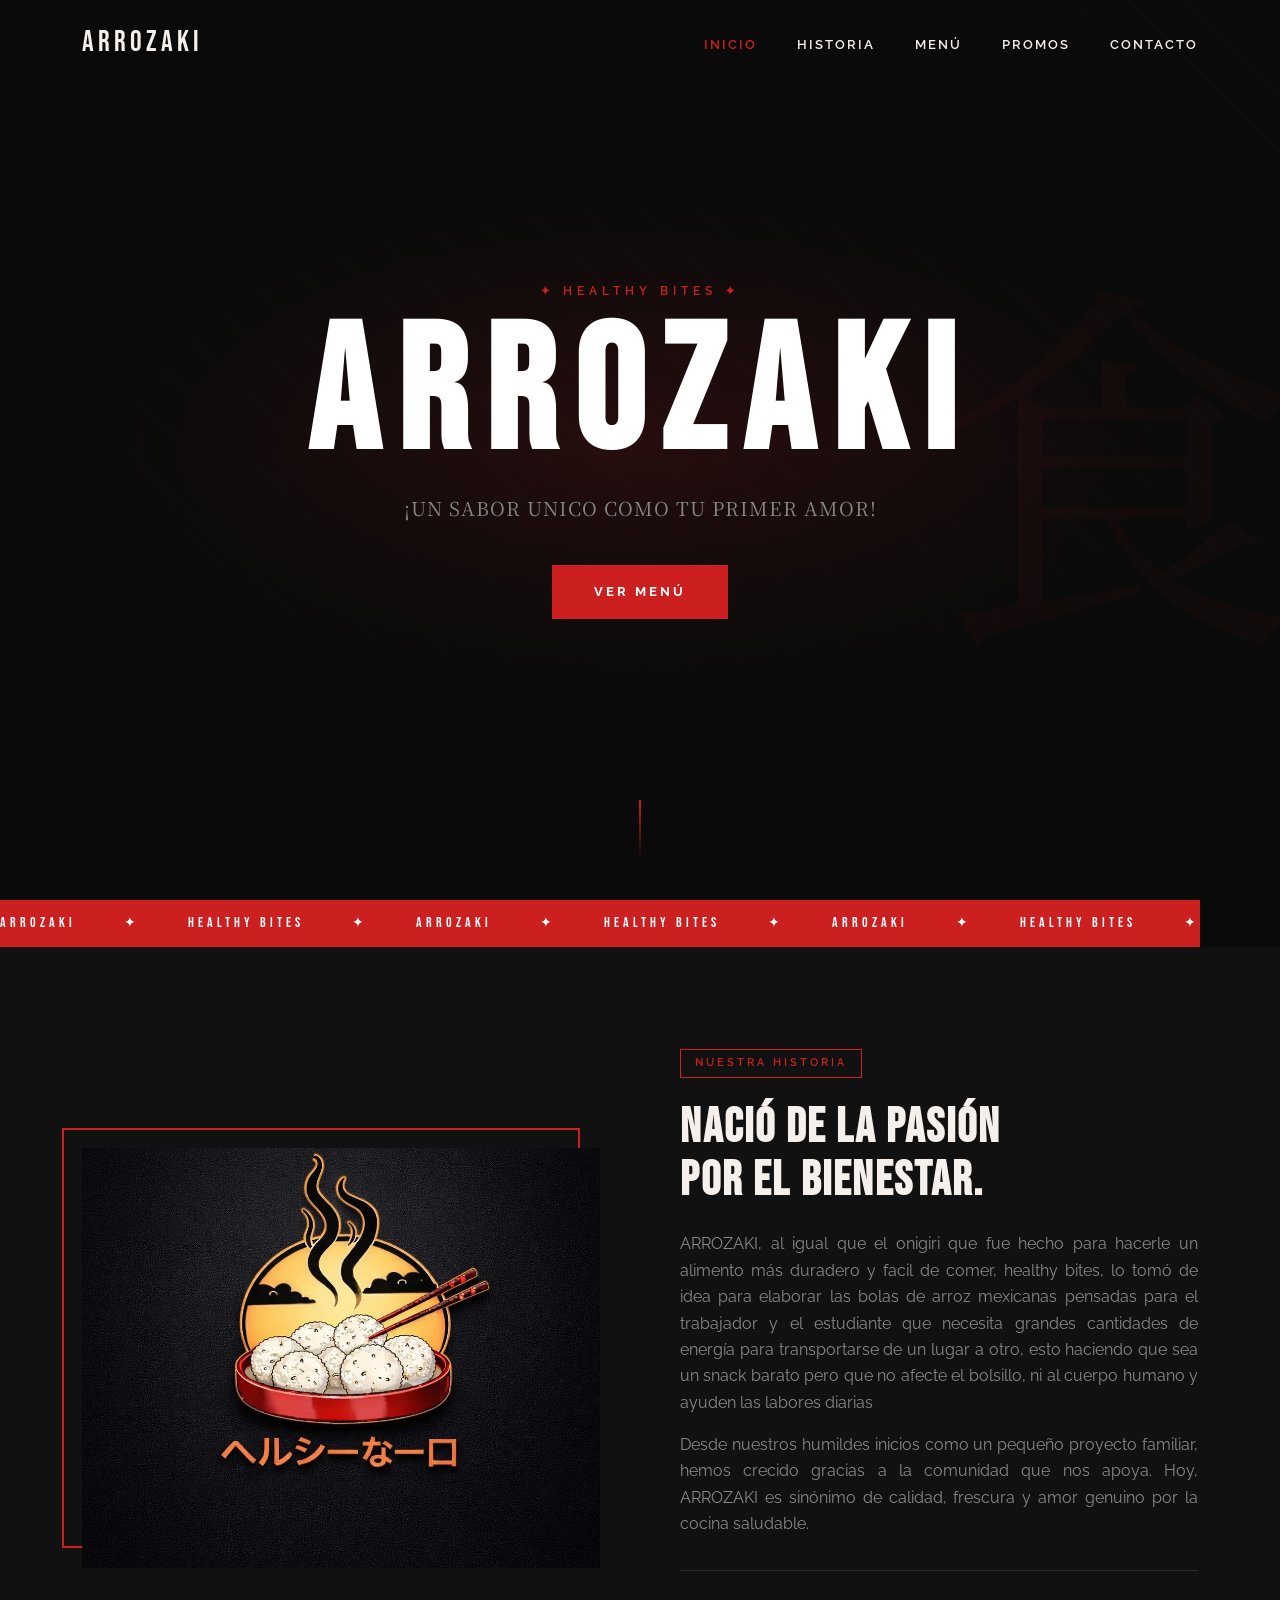
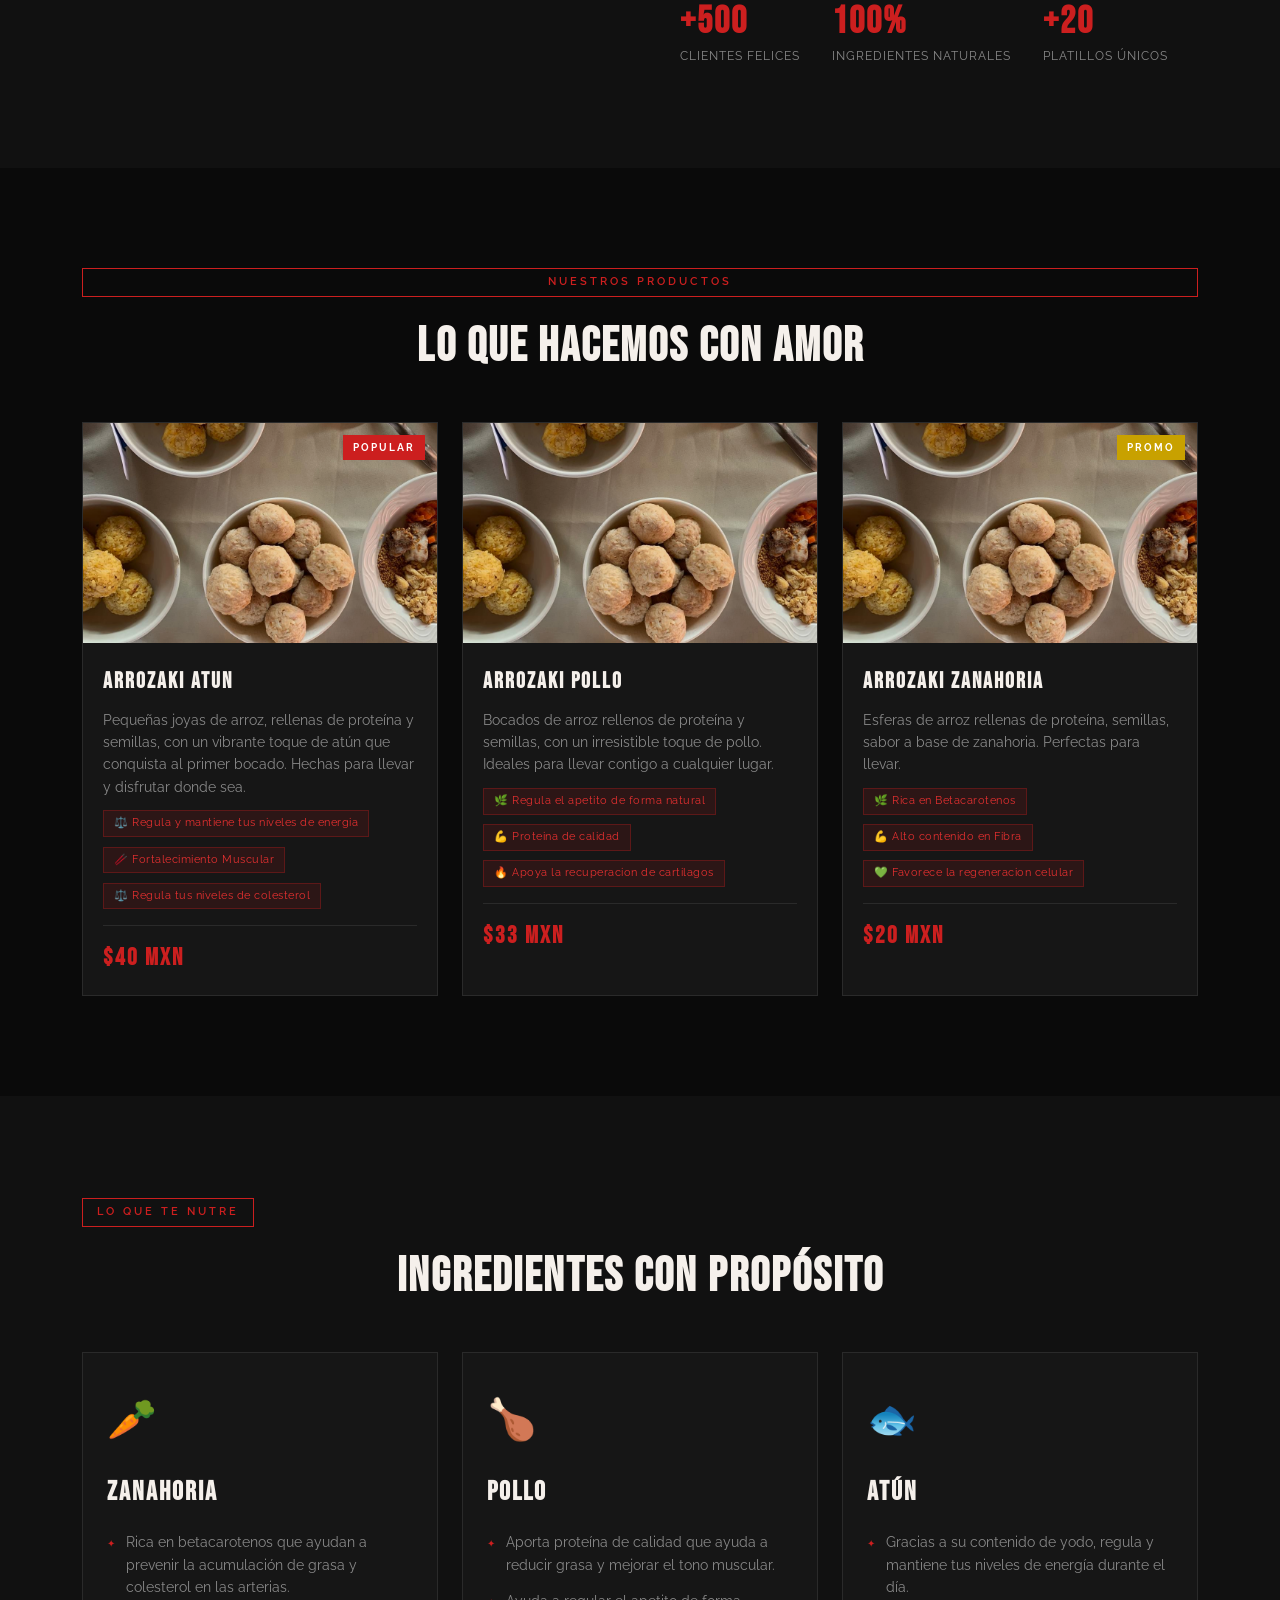
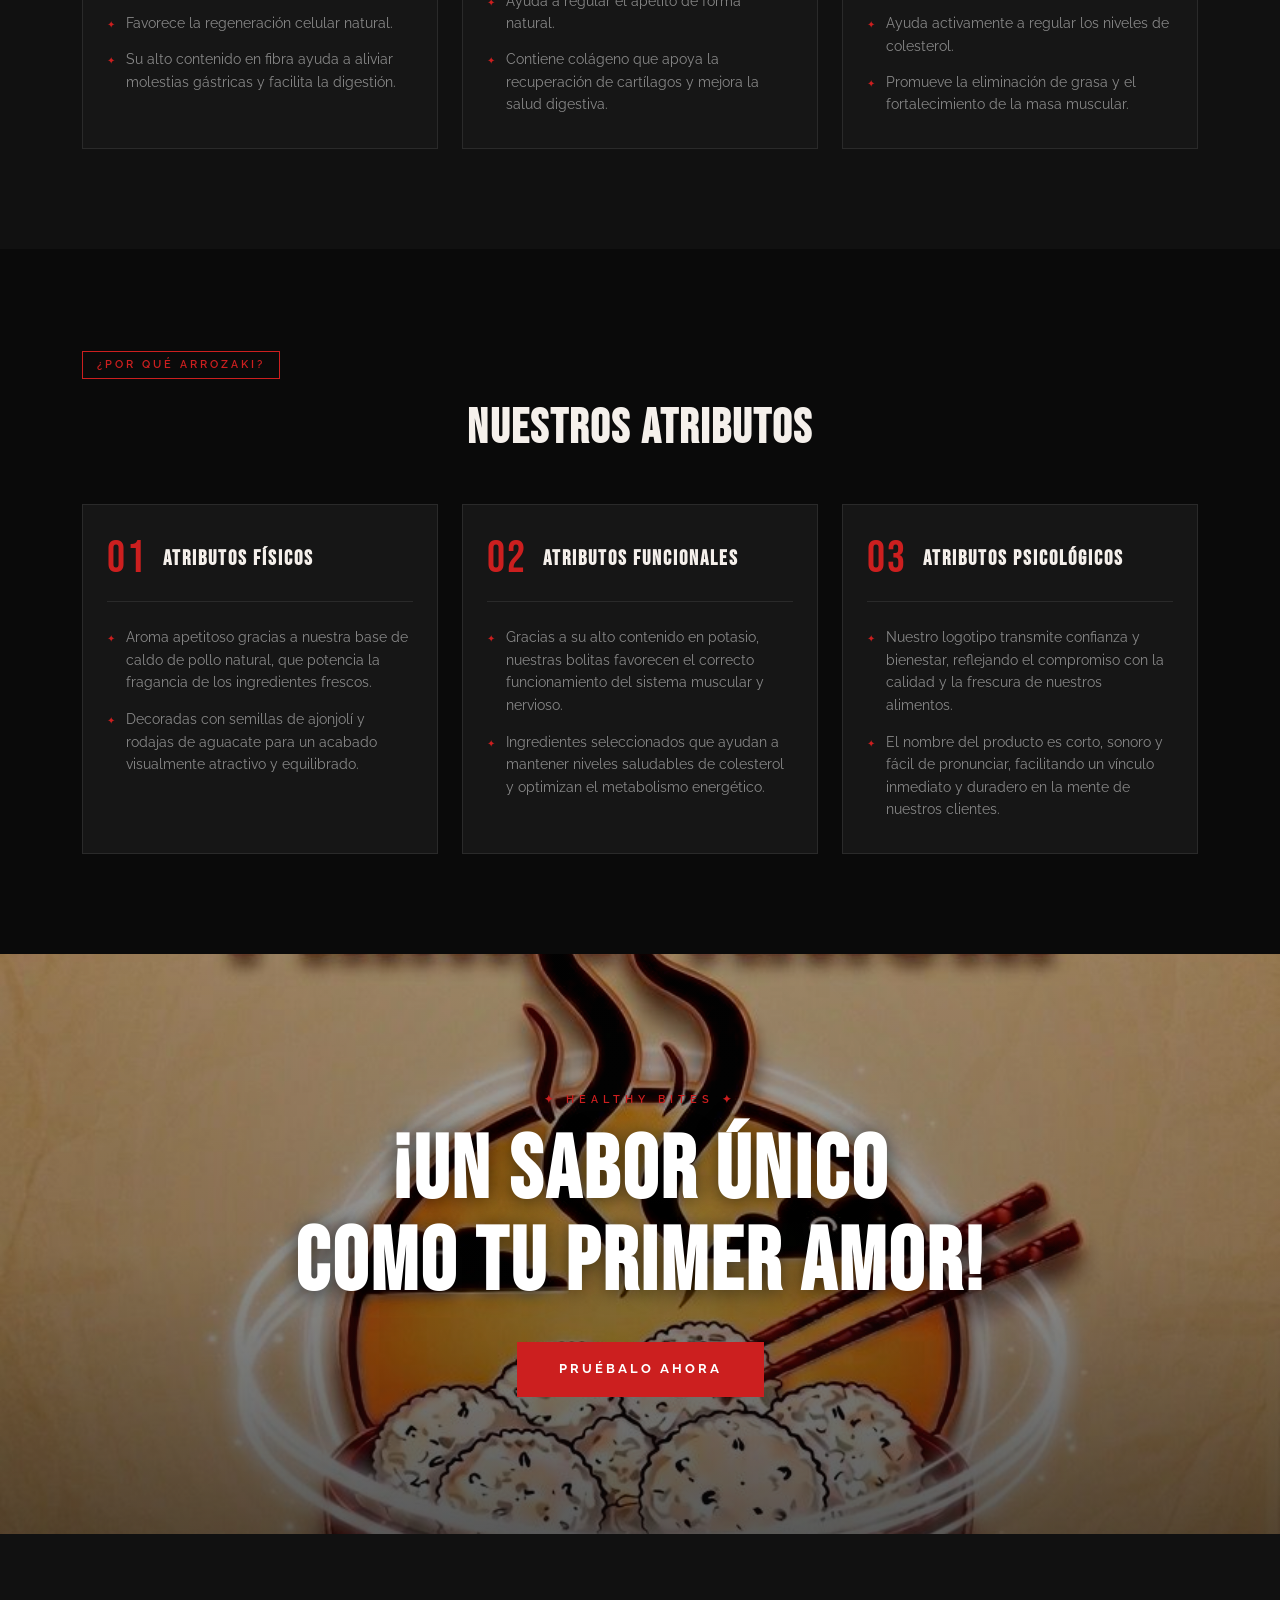
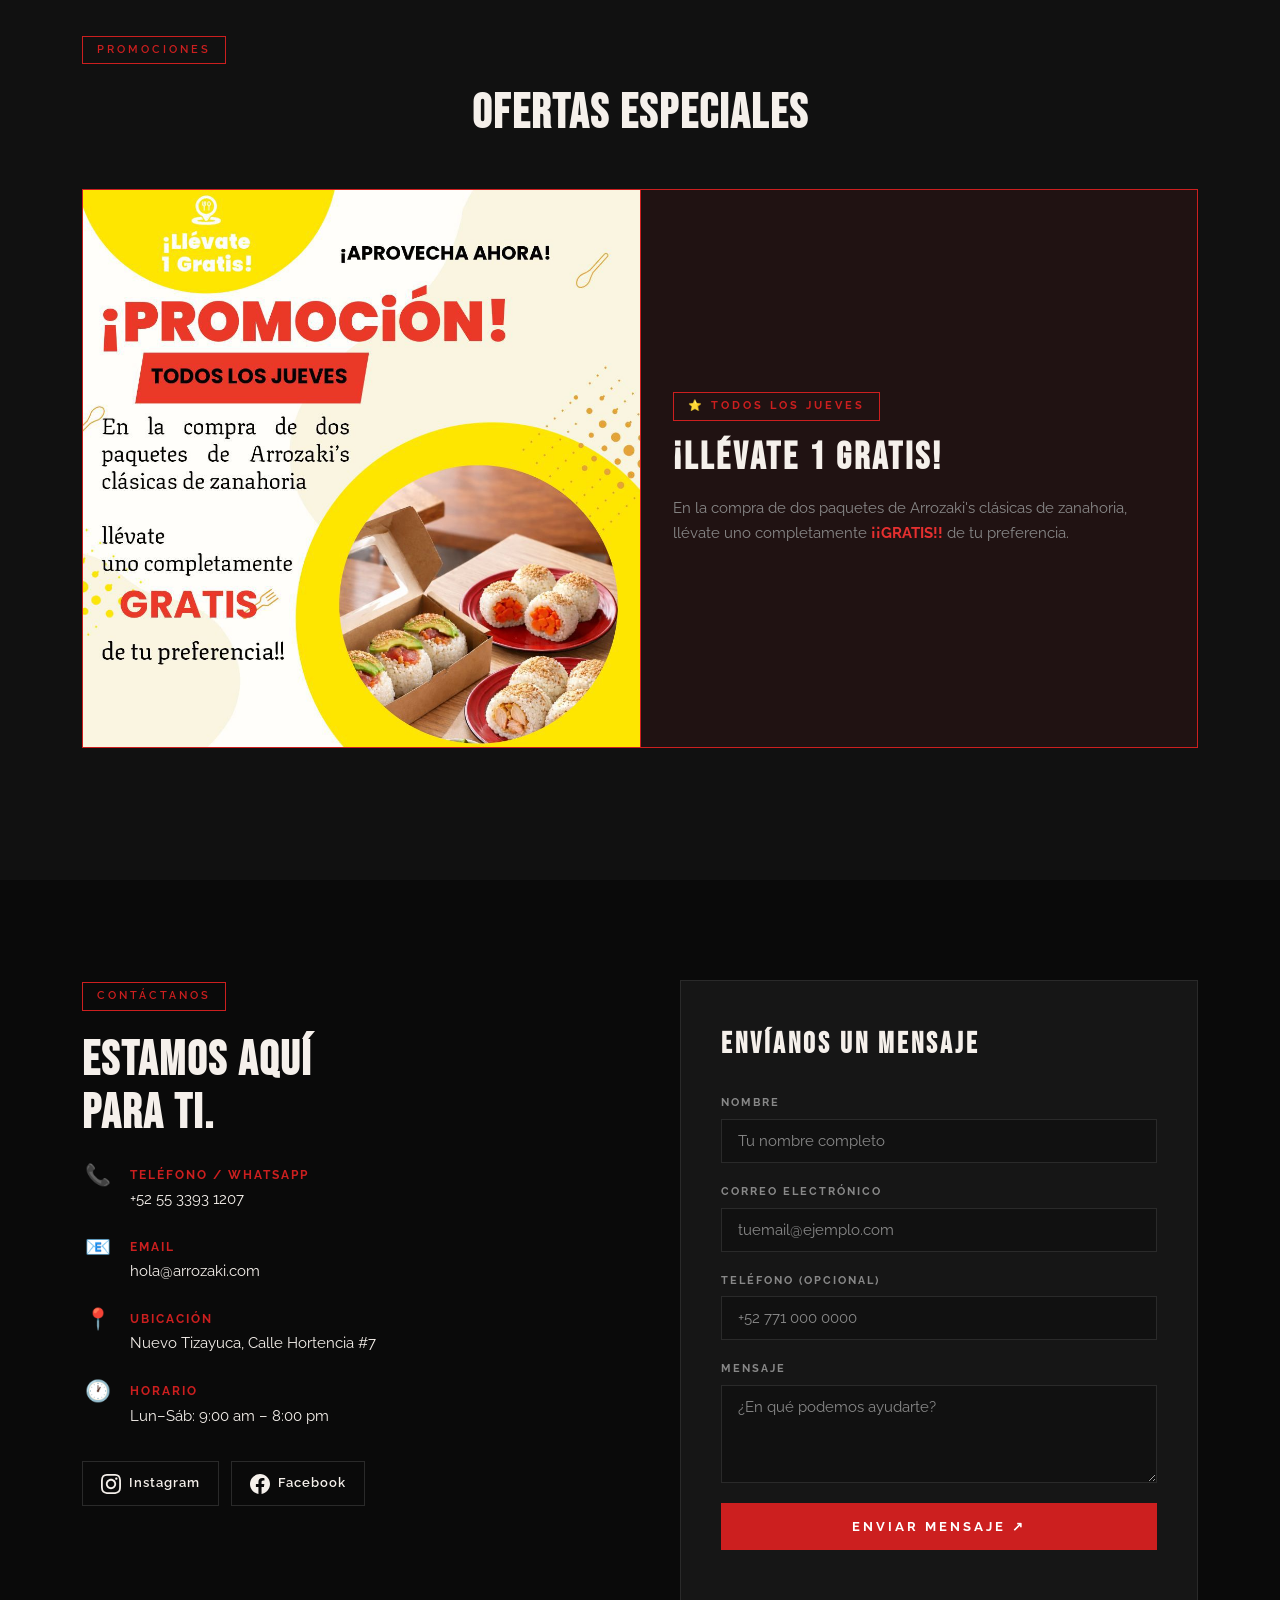
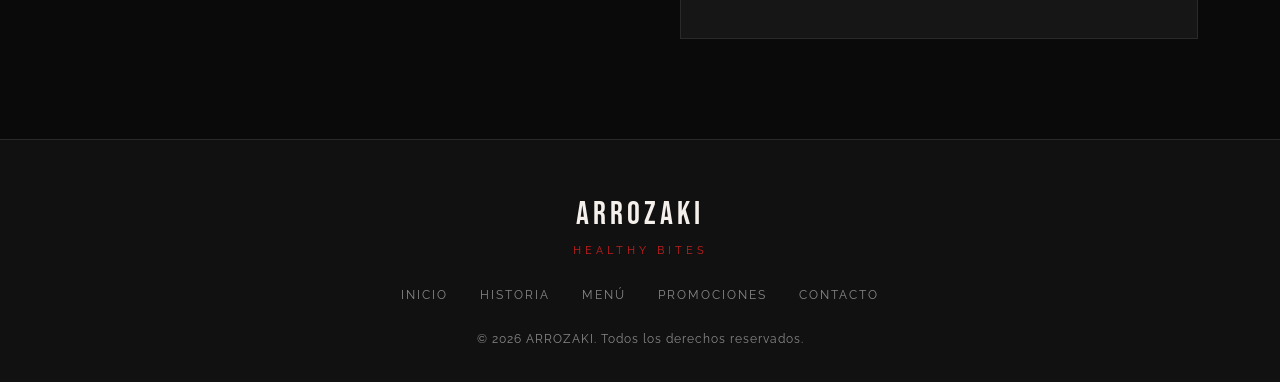
